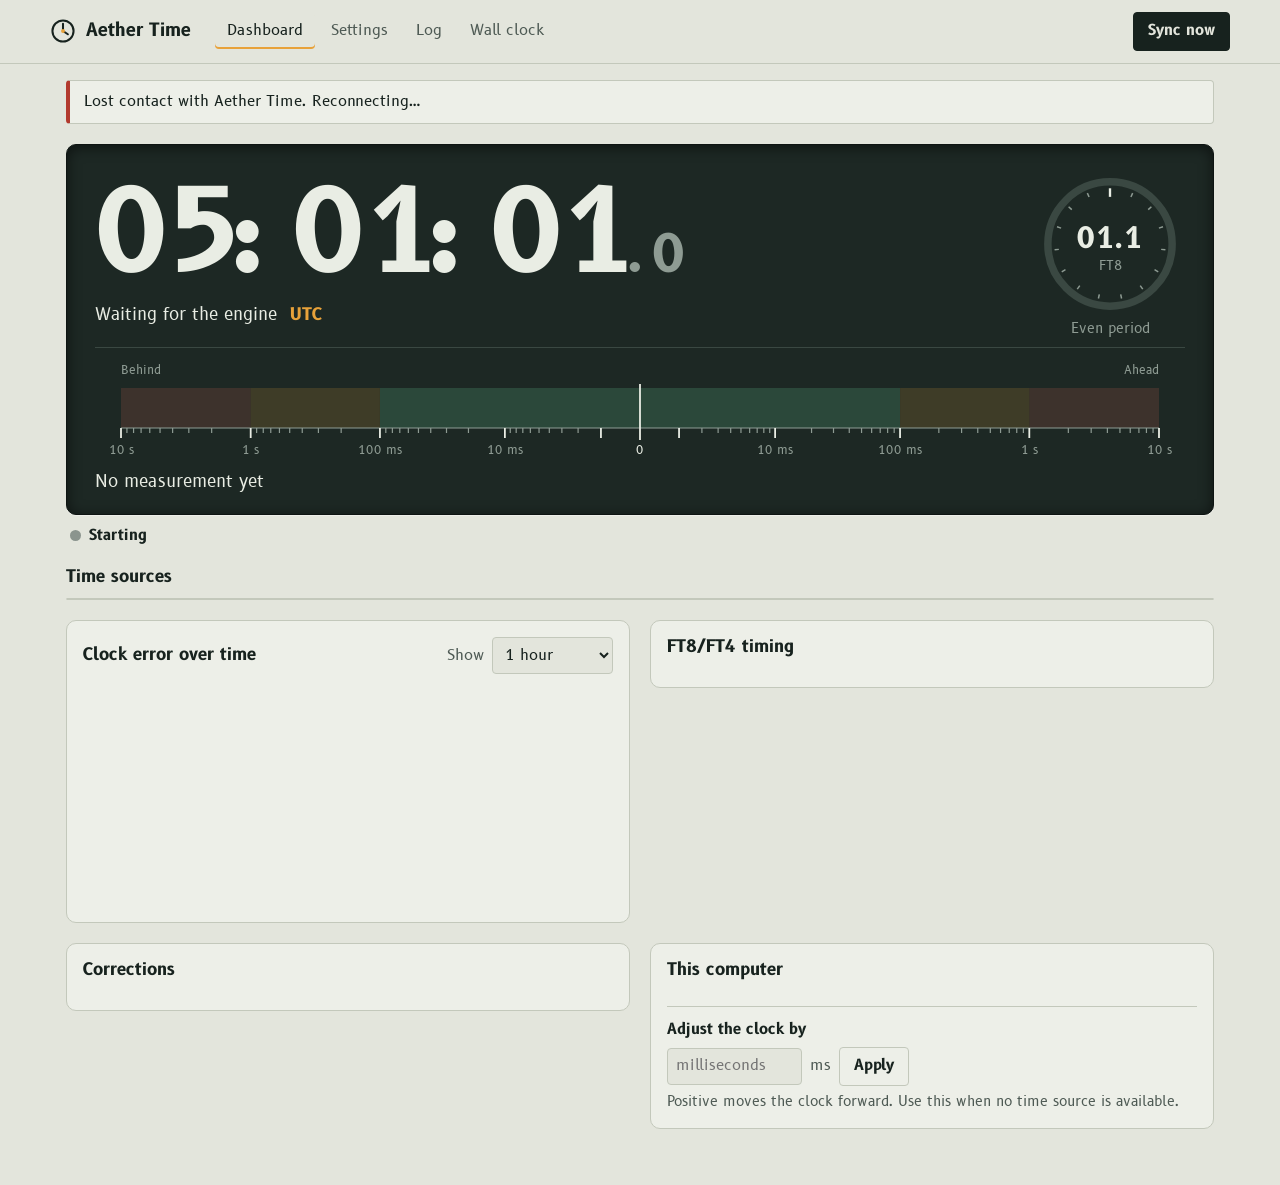
==== internal/web/static/index.html @ b40637aa "Add Aether Time: cross-platform clock sync for FT8/FT4 operators Single Go program (Windows, macOS, " ====
<!doctype html>
<html lang="en">
<head>
<meta charset="utf-8">
<meta name="viewport" content="width=device-width, initial-scale=1">
<meta name="color-scheme" content="light dark">
<title>Aether Time</title>
<link rel="icon" href="icon.svg" type="image/svg+xml">
<link rel="stylesheet" href="style.css">
</head>
<body>
<header class="topbar">
  <a class="brand" href="/" aria-label="Aether Time dashboard">
    <svg class="brand-mark" viewBox="0 0 32 32" aria-hidden="true"><circle cx="16" cy="16" r="13" fill="none" stroke="currentColor" stroke-width="2.5"/><path d="M16 7v9l6 4" fill="none" stroke="currentColor" stroke-width="2.5" stroke-linecap="round"/><circle cx="16" cy="16" r="2.4" fill="var(--lamp)"/></svg>
    <span>Aether Time</span>
  </a>
  <nav class="tabs" aria-label="Views">
    <button type="button" data-view="dash" aria-current="page">Dashboard</button>
    <button type="button" data-view="settings">Settings</button>
    <button type="button" data-view="log">Log</button>
    <a href="/clock" target="_blank" rel="noopener">Wall clock</a>
  </nav>
  <button type="button" id="sync-now" class="btn btn-primary">Sync now</button>
</header>

<div id="banners" class="banners" aria-live="polite"></div>

<main>
  <!-- Dashboard -->
  <section id="view-dash" class="view">
    <section class="instrument" aria-label="Clock and offset">
      <div class="dial-window">
        <div class="readout">
          <p class="time" id="utc" aria-label="UTC time">--:--:--<span class="tenths">.-</span></p>
          <p class="date"><span id="utc-date">Waiting for the engine</span> <span class="zone">UTC</span></p>
          <p class="local" id="local"></p>
        </div>
        <figure class="cycle" aria-label="FT8 period">
          <svg id="cycle" viewBox="0 0 140 140" role="img" aria-labelledby="cycle-title">
            <title id="cycle-title">Position in the current FT8 period</title>
            <circle class="cycle-track" cx="70" cy="70" r="58"/>
            <g id="cycle-ticks"></g>
            <circle class="cycle-arc" id="cycle-arc" cx="70" cy="70" r="58" pathLength="1000" transform="rotate(-90 70 70)"/>
            <text class="cycle-sec" id="cycle-sec" x="70" y="74" text-anchor="middle">--.-</text>
            <text class="cycle-mode" id="cycle-mode" x="70" y="94" text-anchor="middle">FT8</text>
          </svg>
          <figcaption id="cycle-caption">Even period</figcaption>
        </figure>
        <div class="meter">
          <svg id="meter" viewBox="0 0 640 104" role="img" aria-labelledby="meter-title">
            <title id="meter-title">Clock error on a logarithmic scale</title>
          </svg>
          <p class="meter-readout"><span id="error-text">No measurement yet</span> <span id="uncert-text" class="dim"></span></p>
        </div>
      </div>
      <div class="status-strip">
        <p class="state" id="state-line" aria-live="polite"><span class="lamp" id="state-lamp"></span><span id="state-text">Starting</span></p>
        <p id="last-corr" class="dim"></p>
        <p id="drift-line" class="dim"></p>
      </div>
    </section>

    <section class="rack" aria-labelledby="sources-h">
      <h2 id="sources-h">Time sources</h2>
      <div id="sources" class="modules"></div>
    </section>

    <div class="split">
      <section class="panel" aria-labelledby="hist-h">
        <div class="panel-head">
          <h2 id="hist-h">Clock error over time</h2>
          <label class="inline">Show
            <select id="hist-range">
              <option value="15">15 minutes</option>
              <option value="60" selected>1 hour</option>
              <option value="360">6 hours</option>
              <option value="1440">24 hours</option>
            </select>
          </label>
        </div>
        <div id="chart" class="chart"></div>
      </section>
      <section class="panel" aria-labelledby="ft8-h">
        <h2 id="ft8-h">FT8/FT4 timing</h2>
        <div id="ft8"></div>
      </section>
    </div>

    <div class="split">
      <section class="panel" aria-labelledby="corr-h">
        <h2 id="corr-h">Corrections</h2>
        <div id="corrections"></div>
      </section>
      <section class="panel" aria-labelledby="pc-h">
        <h2 id="pc-h">This computer</h2>
        <div id="machine"></div>
        <form id="manual" class="manual">
          <label for="manual-ms">Adjust the clock by</label>
          <div class="row">
            <input id="manual-ms" type="number" step="any" inputmode="decimal" placeholder="milliseconds" required>
            <span class="unit">ms</span>
            <button type="submit" class="btn">Apply</button>
          </div>
          <p class="help">Positive moves the clock forward. Use this when no time source is available.</p>
        </form>
      </section>
    </div>
  </section>

  <!-- Settings -->
  <section id="view-settings" class="view" hidden>
    <div class="settings">
      <nav class="settings-nav" id="settings-nav" aria-label="Settings sections"></nav>
      <form id="settings-form" class="settings-form" novalidate></form>
    </div>
    <div class="savebar">
      <p id="save-msg" role="status"></p>
      <button type="button" id="settings-reset" class="btn">Discard changes</button>
      <button type="button" id="settings-save" class="btn btn-primary">Save settings</button>
    </div>
  </section>

  <!-- Log -->
  <section id="view-log" class="view" hidden>
    <section class="panel">
      <div class="panel-head">
        <h2>Activity log</h2>
        <button type="button" id="log-refresh" class="btn">Refresh</button>
      </div>
      <div id="log"></div>
    </section>
  </section>
</main>

<footer class="foot" id="foot"></footer>
<script src="app.js"></script>
</body>
</html>
---- internal/web/static/style.css ----
@font-face { font-family: "B612"; src: url(fonts/b612-latin-400-normal.woff2) format("woff2"); font-weight: 400; font-display: swap; }
@font-face { font-family: "B612"; src: url(fonts/b612-latin-700-normal.woff2) format("woff2"); font-weight: 700; font-display: swap; }
@font-face { font-family: "B612 Mono"; src: url(fonts/b612-mono-latin-400-normal.woff2) format("woff2"); font-weight: 400; font-display: swap; }
@font-face { font-family: "B612 Mono"; src: url(fonts/b612-mono-latin-700-normal.woff2) format("woff2"); font-weight: 700; font-display: swap; }

/* Faceplate (light) — a radio front panel with an inset dial window. */
:root {
  --face: #E3E5DC;
  --face-raised: #EDEFE8;
  --bezel: #C3C8BB;
  --ink: #17221E;
  --ink-2: #4E5A54;
  --ink-3: #6B766F;
  --window: #1D2824;
  --window-edge: #0E1412;
  --window-ink: #E9EDE4;
  --window-dim: #8E9B93;
  --window-line: #3A4842;
  --lamp: #E8A23A;
  --lamp-soft: rgba(232, 162, 58, 0.28);
  --ok: #2F7D57;
  --warn: #A8701A;
  --hold: #4C5FA8;
  --bad: #B23A2E;
  --idle: #8B948E;
  --zone-good: rgba(93, 187, 138, 0.22);
  --zone-ok: rgba(232, 162, 58, 0.16);
  --zone-bad: rgba(226, 103, 90, 0.16);
  --focus: #2B6CB0;
  --r-s: 4px;
  --r-m: 10px;
  --sans: "B612", "Segoe UI", system-ui, sans-serif;
  --mono: "B612 Mono", ui-monospace, "Cascadia Mono", Menlo, monospace;
  color-scheme: light;
}

/* Night shack. */
@media (prefers-color-scheme: dark) {
  :root {
    --face: #18201D;
    --face-raised: #1F2925;
    --bezel: #33403A;
    --ink: #E2E7DE;
    --ink-2: #AAB5AE;
    --ink-3: #87938C;
    --window: #0E1412;
    --window-edge: #050807;
    --window-line: #2C3833;
    --ok: #5DBB8A;
    --warn: #E0A040;
    --hold: #8C9DE6;
    --bad: #E2675A;
    --idle: #6F7A74;
    --focus: #7FB2F0;
    color-scheme: dark;
  }
}

* { box-sizing: border-box; }
html { -webkit-text-size-adjust: 100%; }
body {
  margin: 0;
  background: var(--face);
  color: var(--ink);
  font: 15px/1.5 var(--sans);
}
h1, h2, h3 { line-height: 1.25; margin: 0; }
h2 { font-size: 1.07rem; font-weight: 700; }
p { margin: 0; }
a { color: inherit; }
.dim { color: var(--ink-2); }
[hidden] { display: none !important; }
:focus-visible { outline: 2px solid var(--focus); outline-offset: 2px; }

/* ---------- top bar ---------- */
.topbar {
  display: flex; align-items: center; gap: 24px;
  padding: 12px max(16px, calc((100vw - 1180px) / 2));
  border-bottom: 1px solid var(--bezel);
}
.brand { display: flex; align-items: center; gap: 10px; text-decoration: none; font-weight: 700; font-size: 1.1rem; }
.brand-mark { width: 26px; height: 26px; }
.tabs { display: flex; gap: 4px; margin-right: auto; flex-wrap: wrap; }
.tabs button, .tabs a {
  font: inherit; color: var(--ink-2); background: none; border: 0; cursor: pointer;
  padding: 6px 12px; border-radius: var(--r-s); text-decoration: none;
}
.tabs button:hover, .tabs a:hover { color: var(--ink); background: var(--face-raised); }
.tabs [aria-current="page"] { color: var(--ink); box-shadow: inset 0 -2px 0 var(--lamp); }

.btn {
  font: inherit; font-weight: 700; color: var(--ink); background: var(--face-raised);
  border: 1px solid var(--bezel); border-radius: var(--r-s); padding: 7px 14px; cursor: pointer;
}
.btn:hover { border-color: var(--ink-3); }
.btn:disabled { opacity: .55; cursor: default; }
.btn-primary { background: var(--ink); color: var(--face); border-color: var(--ink); }
.btn-primary:hover { background: var(--ink-2); }

main, .banners, .foot { max-width: 1180px; margin: 0 auto; padding: 0 16px; }
.view { display: grid; gap: 20px; padding: 20px 0 32px; }

/* ---------- banners ---------- */
.banners { display: grid; gap: 8px; }
.banners:not(:empty) { padding-top: 16px; }
.banner {
  display: flex; gap: 12px; align-items: center; flex-wrap: wrap;
  padding: 10px 14px; border-radius: var(--r-s); border: 1px solid var(--bezel);
  border-left: 4px solid var(--warn); background: var(--face-raised);
}
.banner p { flex: 1 1 320px; }
.banner.bad { border-left-color: var(--bad); }
.banner.info { border-left-color: var(--hold); }
.banner.good { border-left-color: var(--ok); }

/* ---------- the instrument ---------- */
.instrument { display: grid; gap: 10px; }
.dial-window {
  display: grid; grid-template-columns: 1fr auto; gap: 8px 24px; align-items: center;
  background: var(--window); color: var(--window-ink);
  border: 1px solid var(--window-edge); border-radius: var(--r-m);
  box-shadow: inset 0 2px 14px rgba(0, 0, 0, .55), 0 1px 0 rgba(255, 255, 255, .35);
  padding: 24px 28px 18px;
}
.time {
  font: 700 clamp(3rem, 10vw, 7.2rem)/1 var(--mono);
  letter-spacing: -0.02em; font-variant-numeric: tabular-nums;
}
.time .sep { margin: 0 -0.09em; }
.time .tenths { font-size: .45em; color: var(--window-dim); }
.time .tenths .sep { margin: 0 -0.12em 0 -0.16em; }
.date { margin-top: 10px; font-size: 1.05rem; }
.date .zone { color: var(--lamp); font-weight: 700; margin-left: .4em; }
.local { color: var(--window-dim); margin-top: 2px; }

.cycle { margin: 0; text-align: center; }
.cycle svg { width: 150px; height: 150px; display: block; }
.cycle figcaption { color: var(--window-dim); font-size: .85rem; }
.cycle-track { fill: none; stroke: var(--window-line); stroke-width: 7; }
.cycle-arc { fill: none; stroke: var(--lamp); stroke-width: 7; stroke-dasharray: 0 1000; }
.cycle-arc.tx { stroke: var(--bad); }
.cycle-tick { stroke: var(--window-dim); stroke-width: 1.4; }
.cycle-tick.major { stroke: var(--window-ink); stroke-width: 2.2; }
.cycle-sec { fill: var(--window-ink); font: 700 27px var(--sans); font-variant-numeric: tabular-nums; }
.cycle-mode { fill: var(--window-dim); font: 400 12px var(--sans); }

.meter { grid-column: 1 / -1; border-top: 1px solid var(--window-line); padding-top: 14px; }
.meter svg { width: 100%; height: 104px; display: block; overflow: visible; }
.meter-readout { margin-top: 4px; font-size: 1.05rem; }
.meter-readout .dim { color: var(--window-dim); }
.m-zone-good { fill: var(--zone-good); }
.m-zone-ok { fill: var(--zone-ok); }
.m-zone-bad { fill: var(--zone-bad); }
.m-axis { stroke: var(--window-dim); stroke-width: 1.2; }
.m-tick { stroke: var(--window-dim); stroke-width: 1.2; }
.m-tick.major { stroke: var(--window-ink); stroke-width: 1.8; }
.m-label { fill: var(--window-dim); font: 12px var(--sans); }
.m-label.zero { fill: var(--window-ink); }
.m-end { fill: var(--window-dim); font: 12px var(--sans); }
.m-band { fill: var(--lamp-soft); }
.m-needle { stroke: var(--lamp); stroke-width: 3; stroke-linecap: round; }
.m-needle-cap { fill: var(--lamp); }
.m-needle-g { transition: transform .6s cubic-bezier(.3, 1.4, .5, 1); }
@media (prefers-reduced-motion: reduce) { .m-needle-g { transition: none; } }

.status-strip { display: flex; flex-wrap: wrap; gap: 6px 24px; align-items: baseline; padding: 0 4px; }
.state { font-weight: 700; display: flex; align-items: center; gap: 8px; }
.lamp { width: 11px; height: 11px; border-radius: 50%; background: var(--idle); flex: none; display: inline-block; }
.lamp.ok { background: var(--ok); }
.lamp.warn { background: var(--warn); }
.lamp.hold { background: var(--hold); }
.lamp.bad { background: var(--bad); }

/* ---------- source modules (a rack of plug-in units) ---------- */
.rack { display: grid; gap: 10px; }
.modules { display: grid; border: 1px solid var(--bezel); border-radius: var(--r-m); background: var(--face-raised); }
.module { border-top: 1px solid var(--bezel); }
.module:first-child { border-top: 0; }
.module > summary {
  display: grid; grid-template-columns: auto minmax(0, 1fr) auto auto; gap: 2px 16px; align-items: center;
  grid-template-areas: "lamp name val role" "lamp msg val role";
  padding: 12px 16px; cursor: pointer; list-style: none;
}
.module > summary > .lamp { grid-area: lamp; }
.module > summary > .name { grid-area: name; }
.module > summary > .val { grid-area: val; }
.module > summary > .role { grid-area: role; }
.module > summary > .msg { grid-area: msg; }
.module > summary::-webkit-details-marker { display: none; }
.module > summary:hover { background: var(--face); }
.module .name { font-weight: 700; }
.module .msg { color: var(--ink-2); font-size: .93rem; overflow-wrap: anywhere; }
.module .val { font: 700 1rem var(--sans); text-align: right; white-space: nowrap; font-variant-numeric: tabular-nums; }
.module .val small { font-weight: 400; color: var(--ink-2); }
.module .role { font-size: .85rem; color: var(--ink-2); min-width: 7.5em; text-align: right; }
.module .role.used { color: var(--ok); font-weight: 700; }
.module .role.reject { color: var(--bad); font-weight: 700; }
.module-body { padding: 4px 16px 16px 43px; display: grid; gap: 10px; justify-items: start; }
.module-body > table, .module-body > .scroll, .module-body > .kv { justify-self: stretch; }
.kv { display: grid; grid-template-columns: max-content 1fr; gap: 2px 16px; font-size: .93rem; }
.kv dt { color: var(--ink-2); }
.kv dd { margin: 0; }
.empty { color: var(--ink-2); padding: 14px 16px; }

/* ---------- panels ---------- */
.split { display: grid; grid-template-columns: 1fr 1fr; gap: 20px; align-items: start; }
.panel { border: 1px solid var(--bezel); border-radius: var(--r-m); background: var(--face-raised); padding: 16px; display: grid; gap: 12px; align-content: start; min-width: 0; }
.panel-head { display: flex; justify-content: space-between; align-items: center; gap: 12px; flex-wrap: wrap; }
label.inline { display: flex; gap: 8px; align-items: center; color: var(--ink-2); }

.chart { min-height: 220px; }
.chart svg { width: 100%; height: 220px; display: block; }
.c-grid { stroke: var(--bezel); stroke-width: 1; }
.c-zero { stroke: var(--ink-3); stroke-width: 1; }
.c-thr { stroke: var(--ok); stroke-width: 1; stroke-dasharray: 4 4; opacity: .7; }
.c-band { fill: var(--lamp-soft); }
.c-line { fill: none; stroke: var(--ink); stroke-width: 1.6; stroke-linejoin: round; }
.c-hold { fill: none; stroke: var(--hold); stroke-width: 1.6; stroke-dasharray: 3 3; }
.c-corr { stroke: var(--lamp); stroke-width: 2; }
.c-label { fill: var(--ink-2); font: 11px var(--sans); }

.hist { display: grid; grid-template-columns: repeat(21, 1fr); align-items: end; gap: 2px; height: 120px; border-bottom: 1px solid var(--ink-3); }
.hist div { background: var(--ink-3); border-radius: 2px 2px 0 0; min-height: 1px; }
.hist div.center { background: var(--ink); }
.hist-axis { display: flex; justify-content: space-between; font-size: 11px; color: var(--ink-2); margin-top: 4px; }

table { width: 100%; border-collapse: collapse; font-size: .9rem; }
th { text-align: left; font-weight: 700; color: var(--ink-2); padding: 4px 8px 6px 0; border-bottom: 1px solid var(--bezel); }
td { padding: 5px 8px 5px 0; border-bottom: 1px solid var(--bezel); vertical-align: top; }
tr:last-child td { border-bottom: 0; }
td.num, th.num { text-align: right; font-variant-numeric: tabular-nums; white-space: nowrap; }
.scroll { max-height: 280px; overflow: auto; }

.manual { display: grid; gap: 6px; border-top: 1px solid var(--bezel); padding-top: 12px; }
.manual label { font-weight: 700; }
.row { display: flex; gap: 8px; align-items: center; flex-wrap: wrap; }
.unit { color: var(--ink-2); }
.help { color: var(--ink-2); font-size: .85rem; }

input, select, textarea {
  font: inherit; color: var(--ink); background: var(--face);
  border: 1px solid var(--bezel); border-radius: var(--r-s); padding: 6px 8px; min-width: 0;
}
input[type="number"] { width: 9em; }
input[type="checkbox"] { width: 18px; height: 18px; accent-color: var(--ink); margin: 0; }
textarea { width: 100%; min-height: 6.5em; font-family: var(--mono); font-size: .9rem; }

/* ---------- settings ---------- */
.settings { display: grid; grid-template-columns: 200px minmax(0, 1fr); gap: 24px; align-items: start; }
.settings-nav { position: sticky; top: 16px; display: grid; gap: 2px; }
.settings-nav a { padding: 6px 10px; border-radius: var(--r-s); text-decoration: none; color: var(--ink-2); }
.settings-nav a:hover { background: var(--face-raised); color: var(--ink); }
.settings-form { display: grid; gap: 20px; }
fieldset { border: 1px solid var(--bezel); border-radius: var(--r-m); background: var(--face-raised); margin: 0; padding: 16px 18px 18px; display: grid; gap: 14px; }
legend { font-weight: 700; font-size: 1.07rem; padding: 0 6px; margin-left: -6px; }
.fs-intro { color: var(--ink-2); font-size: .93rem; max-width: 70ch; margin-top: -4px; }
.field { display: grid; grid-template-columns: minmax(180px, 280px) minmax(0, 1fr); gap: 4px 20px; align-items: start; }
.field > label { padding-top: 6px; }
.field.check > label { padding-top: 0; }
.field .control { display: grid; gap: 4px; justify-items: start; }
.field .control textarea, .field .control input[type="text"], .field .control input[type="password"] { width: min(100%, 460px); }
.field .control textarea { width: min(100%, 520px); }
.field .help { max-width: 62ch; }
.savebar {
  position: sticky; bottom: 0; display: flex; gap: 10px; align-items: center; justify-content: flex-end;
  padding: 12px 16px; margin: 0 -16px; background: var(--face); border-top: 1px solid var(--bezel);
}
.savebar p { margin-right: auto; color: var(--ink-2); }
.savebar p.bad { color: var(--bad); font-weight: 700; }
.savebar p.good { color: var(--ok); font-weight: 700; }

/* ---------- log ---------- */
.lvl-WARN { color: var(--warn); font-weight: 700; }
.lvl-ERROR { color: var(--bad); font-weight: 700; }
.lvl-DEBUG { color: var(--ink-3); }
.log-attrs { color: var(--ink-2); font-family: var(--mono); font-size: .8rem; word-break: break-word; }

.foot { color: var(--ink-3); font-size: .85rem; padding-bottom: 24px; }

/* ---------- small screens ---------- */
@media (max-width: 900px) {
  .split { grid-template-columns: 1fr; }
  .settings { grid-template-columns: 1fr; }
  .settings-nav { position: static; display: flex; flex-wrap: wrap; }
  .field { grid-template-columns: 1fr; }
}
@media (max-width: 640px) {
  .topbar { flex-wrap: wrap; gap: 8px 16px; }
  .tabs { order: 3; width: 100%; }
  #sync-now { margin-left: auto; }
  .dial-window { grid-template-columns: 1fr; padding: 18px 16px 14px; }
  .cycle { display: flex; align-items: center; gap: 12px; }
  .cycle svg { width: 96px; height: 96px; }
  .module > summary {
    grid-template-columns: auto minmax(0, 1fr) auto;
    grid-template-areas: "lamp name name" ". val role" ". msg msg";
  }
  .module .val { text-align: left; }
  .module .role { min-width: 0; }
  .module-body { padding-left: 16px; }
}
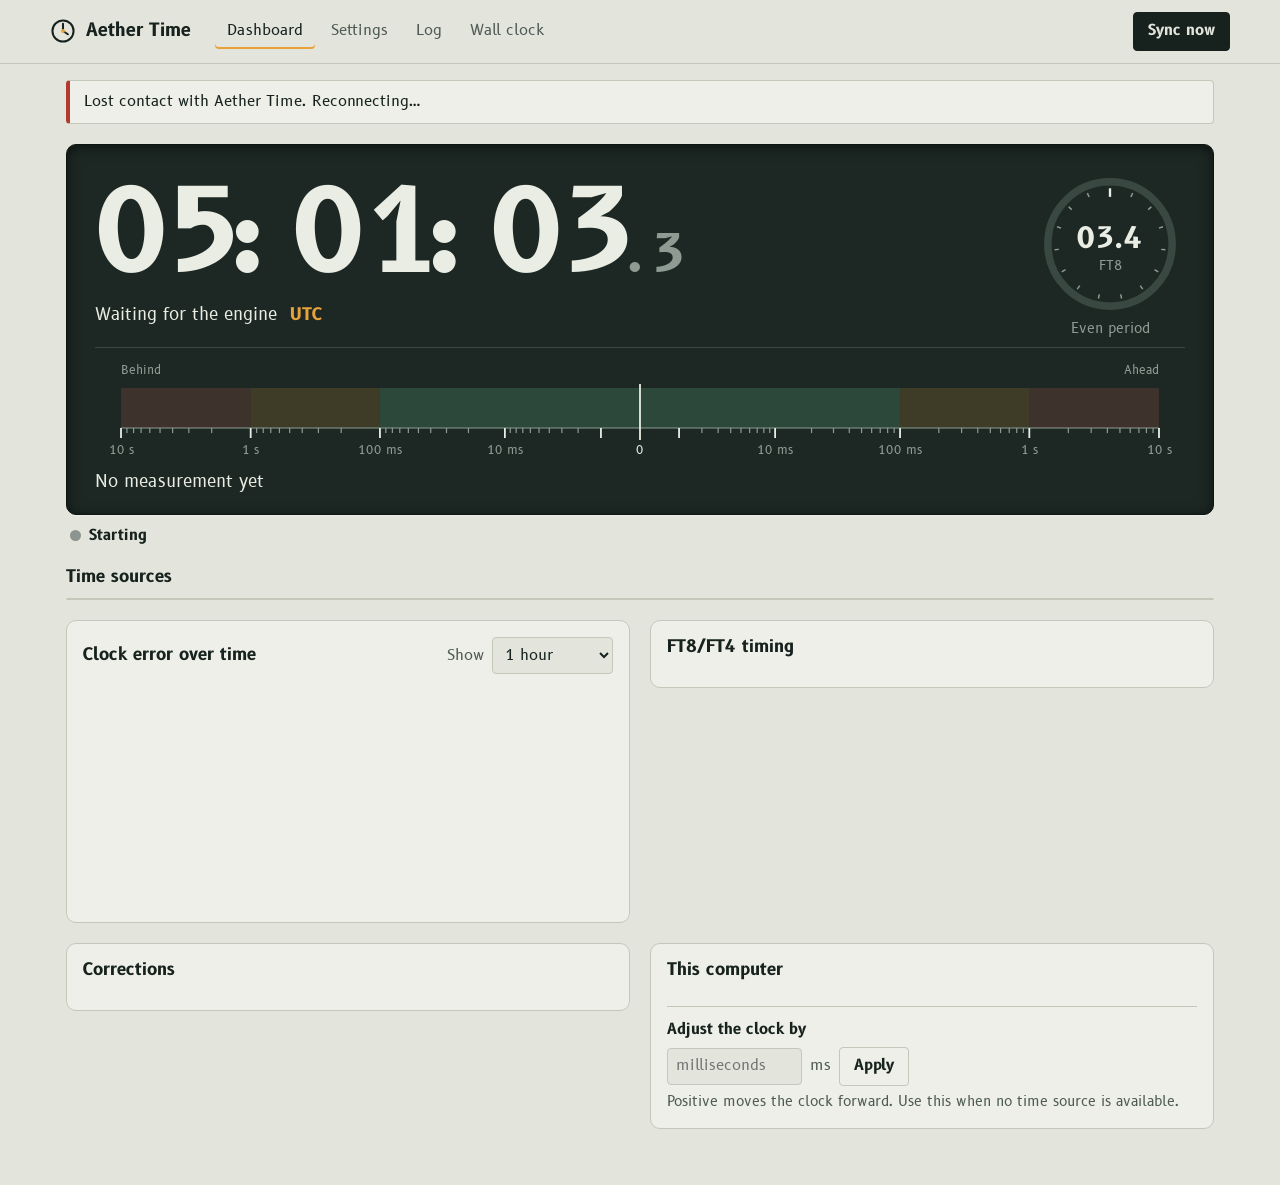
==== commit d0b2add8: "License Aether Time under GPL-3.0-or-later Add the GPL-3.0 text as LICENSE, an SPDX identifier in ev" ====
--- a/internal/web/static/index.html
+++ b/internal/web/static/index.html
@@ -1,4 +1,5 @@
 <!doctype html>
+<!-- SPDX-License-Identifier: GPL-3.0-or-later -->
 <html lang="en">
 <head>
 <meta charset="utf-8">
--- a/internal/web/static/style.css
+++ b/internal/web/static/style.css
@@ -1,3 +1,4 @@
+/* SPDX-License-Identifier: GPL-3.0-or-later */
 @font-face { font-family: "B612"; src: url(fonts/b612-latin-400-normal.woff2) format("woff2"); font-weight: 400; font-display: swap; }
 @font-face { font-family: "B612"; src: url(fonts/b612-latin-700-normal.woff2) format("woff2"); font-weight: 700; font-display: swap; }
 @font-face { font-family: "B612 Mono"; src: url(fonts/b612-mono-latin-400-normal.woff2) format("woff2"); font-weight: 400; font-display: swap; }
